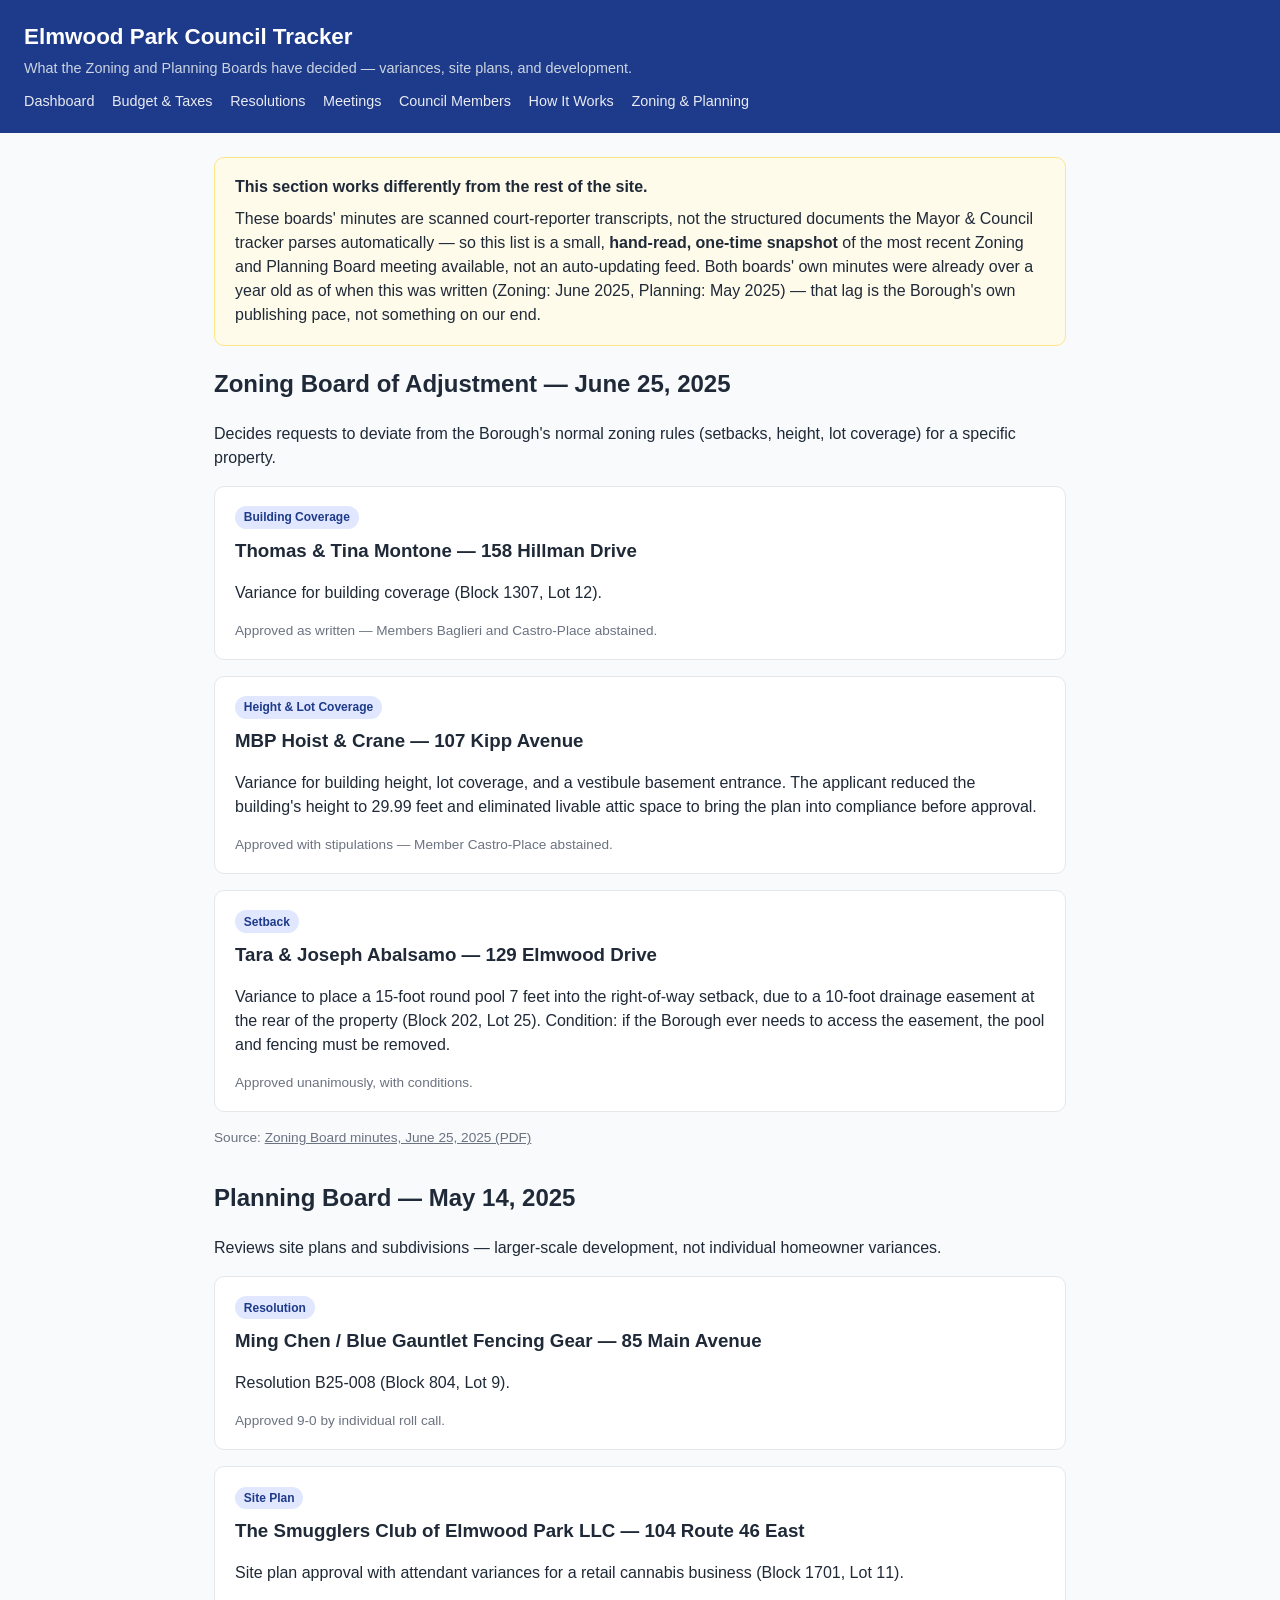
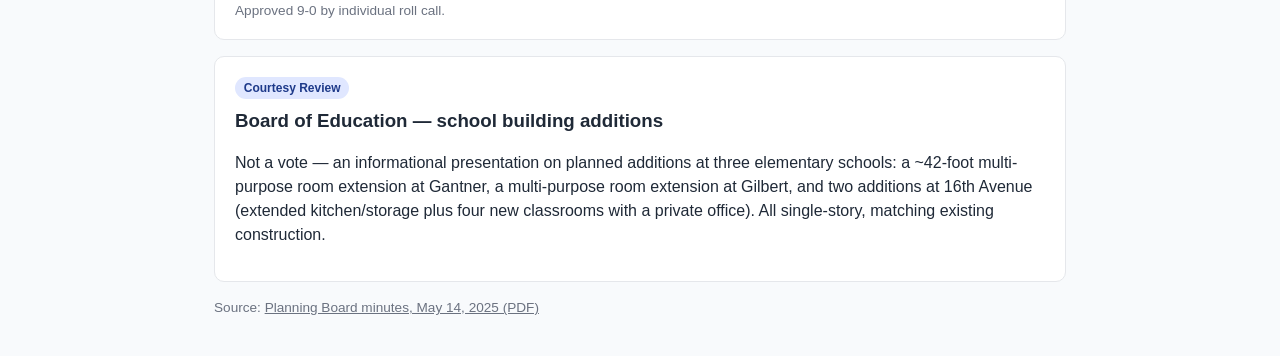
==== docs/boards.html @ 89ad0c28 "Add Zoning & Planning board pilot page Small hand-read snapshot (not automated - these boards' minut" ====
<!doctype html>
<html lang="en">
<head>
<meta charset="utf-8" />
<meta name="viewport" content="width=device-width, initial-scale=1" />
<title>Zoning &amp; Planning — Elmwood Park Council Tracker</title>
<link rel="stylesheet" href="style.css" />
</head>
<body>
<header class="site-header">
  <a href="index.html"><h1>Elmwood Park Council Tracker</h1></a>
  <p>What the Zoning and Planning Boards have decided — variances, site plans, and development.</p>
  <nav class="site-nav">
    <a href="dashboard.html">Dashboard</a>
    <a href="budget.html">Budget &amp; Taxes</a>
    <a href="resolutions.html">Resolutions</a>
    <a href="index.html">Meetings</a>
    <a href="members.html">Council Members</a>
    <a href="guide.html">How It Works</a>
    <a href="boards.html">Zoning & Planning</a>
  </nav>
</header>
<main>
  <div class="card" style="background:#fffbeb;border-color:#fde68a">
    <strong>This section works differently from the rest of the site.</strong>
    <p style="margin:0.5rem 0 0 0">These boards' minutes are scanned court-reporter transcripts, not the structured documents the Mayor &amp; Council tracker parses automatically — so this list is a small, <strong>hand-read, one-time snapshot</strong> of the most recent Zoning and Planning Board meeting available, not an auto-updating feed. Both boards' own minutes were already over a year old as of when this was written (Zoning: June 2025, Planning: May 2025) — that lag is the Borough's own publishing pace, not something on our end.</p>
  </div>

  <h2>Zoning Board of Adjustment — June 25, 2025</h2>
  <p class="chart-caption">Decides requests to deviate from the Borough's normal zoning rules (setbacks, height, lot coverage) for a specific property.</p>

  <div class="card">
    <span class="tag">Building Coverage</span>
    <h3 style="margin:0.5rem 0 0.25rem 0">Thomas &amp; Tina Montone — 158 Hillman Drive</h3>
    <p>Variance for building coverage (Block 1307, Lot 12).</p>
    <div class="meta">Approved as written — Members Baglieri and Castro-Place abstained.</div>
  </div>

  <div class="card">
    <span class="tag">Height &amp; Lot Coverage</span>
    <h3 style="margin:0.5rem 0 0.25rem 0">MBP Hoist &amp; Crane — 107 Kipp Avenue</h3>
    <p>Variance for building height, lot coverage, and a vestibule basement entrance. The applicant reduced the building's height to 29.99 feet and eliminated livable attic space to bring the plan into compliance before approval.</p>
    <div class="meta">Approved with stipulations — Member Castro-Place abstained.</div>
  </div>

  <div class="card">
    <span class="tag">Setback</span>
    <h3 style="margin:0.5rem 0 0.25rem 0">Tara &amp; Joseph Abalsamo — 129 Elmwood Drive</h3>
    <p>Variance to place a 15-foot round pool 7 feet into the right-of-way setback, due to a 10-foot drainage easement at the rear of the property (Block 202, Lot 25). Condition: if the Borough ever needs to access the easement, the pool and fencing must be removed.</p>
    <div class="meta">Approved unanimously, with conditions.</div>
  </div>

  <p class="meta">Source: <a href="https://www.elmwoodparknj.us/downloads/category/73-minutes?download=2483:zoning-board-minutes-6-25-2025" target="_blank" rel="noopener">Zoning Board minutes, June 25, 2025 (PDF)</a></p>

  <h2 style="margin-top:2rem">Planning Board — May 14, 2025</h2>
  <p class="chart-caption">Reviews site plans and subdivisions — larger-scale development, not individual homeowner variances.</p>

  <div class="card">
    <span class="tag">Resolution</span>
    <h3 style="margin:0.5rem 0 0.25rem 0">Ming Chen / Blue Gauntlet Fencing Gear — 85 Main Avenue</h3>
    <p>Resolution B25-008 (Block 804, Lot 9).</p>
    <div class="meta">Approved 9-0 by individual roll call.</div>
  </div>

  <div class="card">
    <span class="tag">Site Plan</span>
    <h3 style="margin:0.5rem 0 0.25rem 0">The Smugglers Club of Elmwood Park LLC — 104 Route 46 East</h3>
    <p>Site plan approval with attendant variances for a retail cannabis business (Block 1701, Lot 11).</p>
    <div class="meta">Approved 9-0 by individual roll call.</div>
  </div>

  <div class="card">
    <span class="tag">Courtesy Review</span>
    <h3 style="margin:0.5rem 0 0.25rem 0">Board of Education — school building additions</h3>
    <p>Not a vote — an informational presentation on planned additions at three elementary schools: a ~42-foot multi-purpose room extension at Gantner, a multi-purpose room extension at Gilbert, and two additions at 16th Avenue (extended kitchen/storage plus four new classrooms with a private office). All single-story, matching existing construction.</p>
  </div>

  <p class="meta">Source: <a href="https://www.elmwoodparknj.us/downloads/category/33-minutes?download=2451:planning-board-minutes-may-14-2025" target="_blank" rel="noopener">Planning Board minutes, May 14, 2025 (PDF)</a></p>
</main>
</body>
</html>
---- docs/style.css ----
:root {
  --blue: #1d4ed8;
  --blue-dark: #1e3a8a;
  --ink: #1f2937;
  --muted: #6b7280;
  --border: #e5e7eb;
  --bg: #f8fafc;
  --card: #ffffff;
  --aye: #15803d;
  --aye-bg: #dcfce7;
  --nay: #b91c1c;
  --nay-bg: #fee2e2;
  --abstain: #92400e;
  --abstain-bg: #fef3c7;
  --absent: #4b5563;
  --absent-bg: #e5e7eb;

  /* chart marks - status colors for vote outcomes, single hue for magnitude */
  --viz-good: #0ca30c;
  --viz-warning: #fab219;
  --viz-critical: #d03b3b;
  --viz-neutral: #9ca3af;
  --viz-seq: #1d4ed8;
  --viz-seq-light: #dbeafe;
  --viz-grid: #e1e0d9;
  --viz-text-muted: #898781;
}

* { box-sizing: border-box; }

body {
  margin: 0;
  font-family: -apple-system, BlinkMacSystemFont, "Segoe UI", Helvetica, Arial, sans-serif;
  background: var(--bg);
  color: var(--ink);
  line-height: 1.5;
}

header.site-header {
  background: var(--blue-dark);
  color: white;
  padding: 1.25rem 1.5rem;
}

header.site-header a {
  color: white;
  text-decoration: none;
}

header.site-header h1 {
  margin: 0 0 0.25rem 0;
  font-size: 1.4rem;
}

header.site-header p {
  margin: 0;
  color: #cbd5e1;
  font-size: 0.9rem;
}

nav.site-nav {
  margin-top: 0.75rem;
  display: flex;
  flex-wrap: wrap;
  row-gap: 0.4rem;
  column-gap: 1.1rem;
}

nav.site-nav a {
  font-size: 0.9rem;
  opacity: 0.9;
  white-space: nowrap;
}

nav.site-nav a:hover {
  opacity: 1;
  text-decoration: underline;
}

main {
  max-width: 900px;
  margin: 0 auto;
  padding: 1.5rem;
}

.card {
  background: var(--card);
  border: 1px solid var(--border);
  border-radius: 10px;
  padding: 1.1rem 1.25rem;
  margin-bottom: 1rem;
}

.card a.title-link {
  color: var(--blue);
  text-decoration: none;
  font-weight: 600;
}

.card a.title-link:hover {
  text-decoration: underline;
}

.meta {
  color: var(--muted);
  font-size: 0.85rem;
  margin-top: 0.25rem;
}

.plain-summary {
  font-size: 1.02rem;
  font-weight: 600;
  color: var(--ink);
  margin: 0.55rem 0 0.3rem 0;
  line-height: 1.4;
}

.legal-title {
  font-size: 0.78rem;
  color: var(--muted);
  margin: 0 0 0.4rem 0;
  font-style: italic;
}

.meta a {
  color: var(--muted);
}

.tag {
  display: inline-block;
  font-size: 0.75rem;
  font-weight: 600;
  padding: 0.15rem 0.55rem;
  border-radius: 999px;
  background: #e0e7ff;
  color: var(--blue-dark);
  margin-right: 0.4rem;
}

.filters {
  display: flex;
  flex-wrap: wrap;
  gap: 0.4rem;
  margin-bottom: 1.25rem;
}

.filters button {
  border: 1px solid var(--border);
  background: white;
  color: var(--ink);
  padding: 0.35rem 0.8rem;
  border-radius: 999px;
  font-size: 0.85rem;
  cursor: pointer;
}

.filters button.active {
  background: var(--blue);
  border-color: var(--blue);
  color: white;
}

table.votes {
  width: 100%;
  border-collapse: collapse;
  margin-top: 0.75rem;
  font-size: 0.9rem;
}

table.votes th, table.votes td {
  text-align: left;
  padding: 0.4rem 0.5rem;
  border-bottom: 1px solid var(--border);
}

.vote-badge {
  display: inline-block;
  font-size: 0.78rem;
  font-weight: 700;
  padding: 0.1rem 0.55rem;
  border-radius: 6px;
}

.vote-Aye { color: var(--aye); background: var(--aye-bg); }
.vote-Nay { color: var(--nay); background: var(--nay-bg); }
.vote-Abstain { color: var(--abstain); background: var(--abstain-bg); }
.vote-Absent { color: var(--absent); background: var(--absent-bg); }

.stat-row {
  display: flex;
  gap: 0.75rem;
  margin: 1rem 0 1.5rem 0;
  flex-wrap: wrap;
}

.stat {
  background: var(--card);
  border: 1px solid var(--border);
  border-radius: 10px;
  padding: 0.75rem 1rem;
  min-width: 90px;
  text-align: center;
}

.stat .num {
  font-size: 1.4rem;
  font-weight: 700;
}

.stat .label {
  font-size: 0.78rem;
  color: var(--muted);
}

.video-embed {
  position: relative;
  width: 100%;
  padding-top: 56.25%;
  margin: 1rem 0;
  border-radius: 10px;
  overflow: hidden;
  background: black;
}

.video-embed iframe {
  position: absolute;
  top: 0; left: 0; width: 100%; height: 100%;
  border: 0;
}

.empty-state {
  color: var(--muted);
  font-style: italic;
  padding: 1rem 0;
}

.back-link {
  display: inline-block;
  margin-bottom: 1rem;
  color: var(--blue);
  text-decoration: none;
  font-size: 0.9rem;
}

.back-link:hover { text-decoration: underline; }

.member-grid {
  display: grid;
  grid-template-columns: repeat(auto-fill, minmax(180px, 1fr));
  gap: 0.75rem;
}

.member-grid a {
  display: block;
  background: var(--card);
  border: 1px solid var(--border);
  border-radius: 10px;
  padding: 0.9rem;
  text-decoration: none;
  color: var(--ink);
}

.member-grid a:hover {
  border-color: var(--blue);
}

.member-grid .role {
  color: var(--muted);
  font-size: 0.82rem;
}

/* ---- dashboard / charts ---- */

.kpi-row {
  display: grid;
  grid-template-columns: repeat(auto-fit, minmax(140px, 1fr));
  gap: 0.75rem;
  margin-bottom: 1.25rem;
}

.kpi-tile {
  background: var(--card);
  border: 1px solid var(--border);
  border-radius: 10px;
  padding: 1rem 1.1rem;
}

.kpi-tile .kpi-value {
  font-size: 1.9rem;
  font-weight: 700;
  line-height: 1.1;
}

.kpi-tile .kpi-label {
  color: var(--muted);
  font-size: 0.82rem;
  margin-top: 0.3rem;
}

.chart-card h3 {
  margin: 0 0 0.2rem 0;
}

.chart-card .chart-caption {
  color: var(--muted);
  font-size: 0.85rem;
  margin-bottom: 1rem;
}

.chart-legend {
  display: flex;
  flex-wrap: wrap;
  gap: 0.9rem;
  margin-bottom: 1rem;
  font-size: 0.82rem;
  color: var(--ink);
}

.chart-legend .swatch {
  display: inline-block;
  width: 10px;
  height: 10px;
  border-radius: 2px;
  margin-right: 0.35rem;
  vertical-align: middle;
}

/* horizontal stacked bar (per-member vote breakdown) */

.hbar-row {
  display: flex;
  align-items: center;
  gap: 0.75rem;
  margin-bottom: 0.65rem;
}

.hbar-row .hbar-label {
  width: 150px;
  flex-shrink: 0;
  font-size: 0.85rem;
  text-align: right;
}

.hbar-label a {
  color: var(--ink);
  text-decoration: none;
}

.hbar-label a:hover {
  color: var(--blue);
  text-decoration: underline;
}

.hbar-track {
  flex: 1;
  display: flex;
  height: 22px;
  border-radius: 0 4px 4px 0;
  overflow: hidden;
  background: var(--viz-grid);
}

.hbar-seg {
  height: 100%;
  box-sizing: border-box;
  border-right: 2px solid var(--card);
  cursor: pointer;
}

.hbar-seg:last-child {
  border-right: none;
}

.hbar-seg:focus-visible {
  outline: 2px solid var(--blue);
  outline-offset: -2px;
}

.hbar-total {
  width: 34px;
  flex-shrink: 0;
  font-size: 0.8rem;
  color: var(--muted);
}

/* vertical column chart (category / meeting magnitude) */

.vbar-chart {
  display: flex;
  align-items: flex-end;
  gap: 0.9rem;
  height: 200px;
  padding-top: 1.6rem; /* room for value-on-cap labels */
  overflow-x: auto;
}

.vbar-col {
  display: flex;
  flex-direction: column;
  align-items: center;
  min-width: 46px;
  height: 100%;
  justify-content: flex-end;
  flex: 1;
}

.vbar-value {
  font-size: 0.78rem;
  color: var(--ink);
  font-weight: 600;
  margin-bottom: 0.3rem;
  white-space: nowrap;
}

.vbar-bar {
  width: 28px;
  max-width: 60%;
  background: var(--viz-seq);
  border-radius: 4px 4px 0 0;
  cursor: pointer;
}

.vbar-bar:focus-visible {
  outline: 2px solid var(--blue-dark);
  outline-offset: 2px;
}

.vbar-tick {
  margin-top: 0.5rem;
  font-size: 0.72rem;
  color: var(--muted);
  text-align: center;
  max-width: 70px;
  line-height: 1.25;
}

/* tooltip */

#viz-tooltip {
  position: fixed;
  pointer-events: none;
  background: var(--ink);
  color: white;
  font-size: 0.78rem;
  padding: 0.4rem 0.6rem;
  border-radius: 6px;
  z-index: 50;
  display: none;
  max-width: 220px;
  line-height: 1.4;
}

#viz-tooltip .tt-value {
  font-weight: 700;
}

#viz-tooltip .tt-label {
  color: #d1d5db;
}

.table-toggle {
  background: none;
  border: 1px solid var(--border);
  border-radius: 6px;
  font-size: 0.78rem;
  padding: 0.25rem 0.6rem;
  cursor: pointer;
  color: var(--muted);
  margin-bottom: 0.75rem;
}

.table-toggle:hover {
  border-color: var(--blue);
  color: var(--blue);
}

table.viz-table {
  width: 100%;
  border-collapse: collapse;
  font-size: 0.85rem;
  margin-bottom: 0.75rem;
}

table.viz-table th, table.viz-table td {
  text-align: left;
  padding: 0.4rem 0.5rem;
  border-bottom: 1px solid var(--border);
}

table.viz-table th {
  color: var(--muted);
  font-weight: 600;
}

.hidden {
  display: none !important;
}

/* diverging bar (2025 -> 2026 category changes) */

.diverging-row {
  display: flex;
  align-items: center;
  gap: 0.6rem;
  margin-bottom: 0.7rem;
}

.diverging-label {
  width: 230px;
  flex-shrink: 0;
  font-size: 0.83rem;
  text-align: right;
  color: var(--ink);
}

.diverging-track {
  flex: 1;
  position: relative;
  height: 22px;
  background: var(--viz-grid);
  border-radius: 4px;
}

.diverging-center-line {
  position: absolute;
  left: 50%;
  top: -3px;
  bottom: -3px;
  width: 1px;
  background: var(--muted);
}

.diverging-bar {
  position: absolute;
  top: 0;
  height: 100%;
  cursor: pointer;
}

.diverging-bar.increase {
  left: 50%;
  border-radius: 0 4px 4px 0;
  background: var(--viz-critical);
}

.diverging-bar.decrease {
  right: 50%;
  border-radius: 4px 0 0 4px;
  background: var(--viz-seq);
}

.diverging-value {
  width: 100px;
  flex-shrink: 0;
  font-size: 0.8rem;
  color: var(--muted);
}

.diverging-bar.flagged {
  box-shadow: 0 0 0 2px var(--viz-warning) inset;
}

.flagged-value {
  color: var(--viz-warning);
  font-weight: 700;
}

/* multi-year trend row */

.trend-grid {
  display: grid;
  grid-template-columns: repeat(auto-fit, minmax(260px, 1fr));
  gap: 1rem;
  margin-bottom: 0.5rem;
}

.vbar-chart.small {
  height: 150px;
}

.coverage-note {
  font-size: 0.76rem;
  color: var(--viz-seq);
  background: var(--viz-seq-light);
  border-radius: 6px;
  padding: 0.35rem 0.6rem;
  margin: 0 0 0.5rem 0;
  display: inline-block;
}

/* grouped bar chart (category x year) */

.grouped-chart {
  display: flex;
  align-items: flex-end;
  gap: 1.4rem;
  height: 220px;
  padding-top: 0.5rem;
  overflow-x: auto;
}

.grouped-item {
  display: flex;
  flex-direction: column;
  align-items: center;
  height: 100%;
  justify-content: flex-end;
  min-width: 70px;
  flex: 1;
}

.grouped-bars {
  display: flex;
  align-items: flex-end;
  gap: 3px;
  height: 100%;
  width: 100%;
  justify-content: center;
}

.grouped-bar {
  width: 22px;
  border-radius: 4px 4px 0 0;
  cursor: pointer;
}

.grouped-bar:focus-visible {
  outline: 2px solid var(--blue-dark);
  outline-offset: 2px;
}

.grouped-label {
  margin-top: 0.5rem;
  font-size: 0.72rem;
  color: var(--muted);
  text-align: center;
  line-height: 1.25;
  max-width: 90px;
}

@media (max-width: 640px) {
  .hbar-label {
    width: 100px;
    font-size: 0.78rem;
  }
  .diverging-label {
    width: 130px;
    font-size: 0.76rem;
  }
  .diverging-value {
    width: 70px;
  }
  .kpi-row {
    grid-template-columns: repeat(2, 1fr);
  }
}
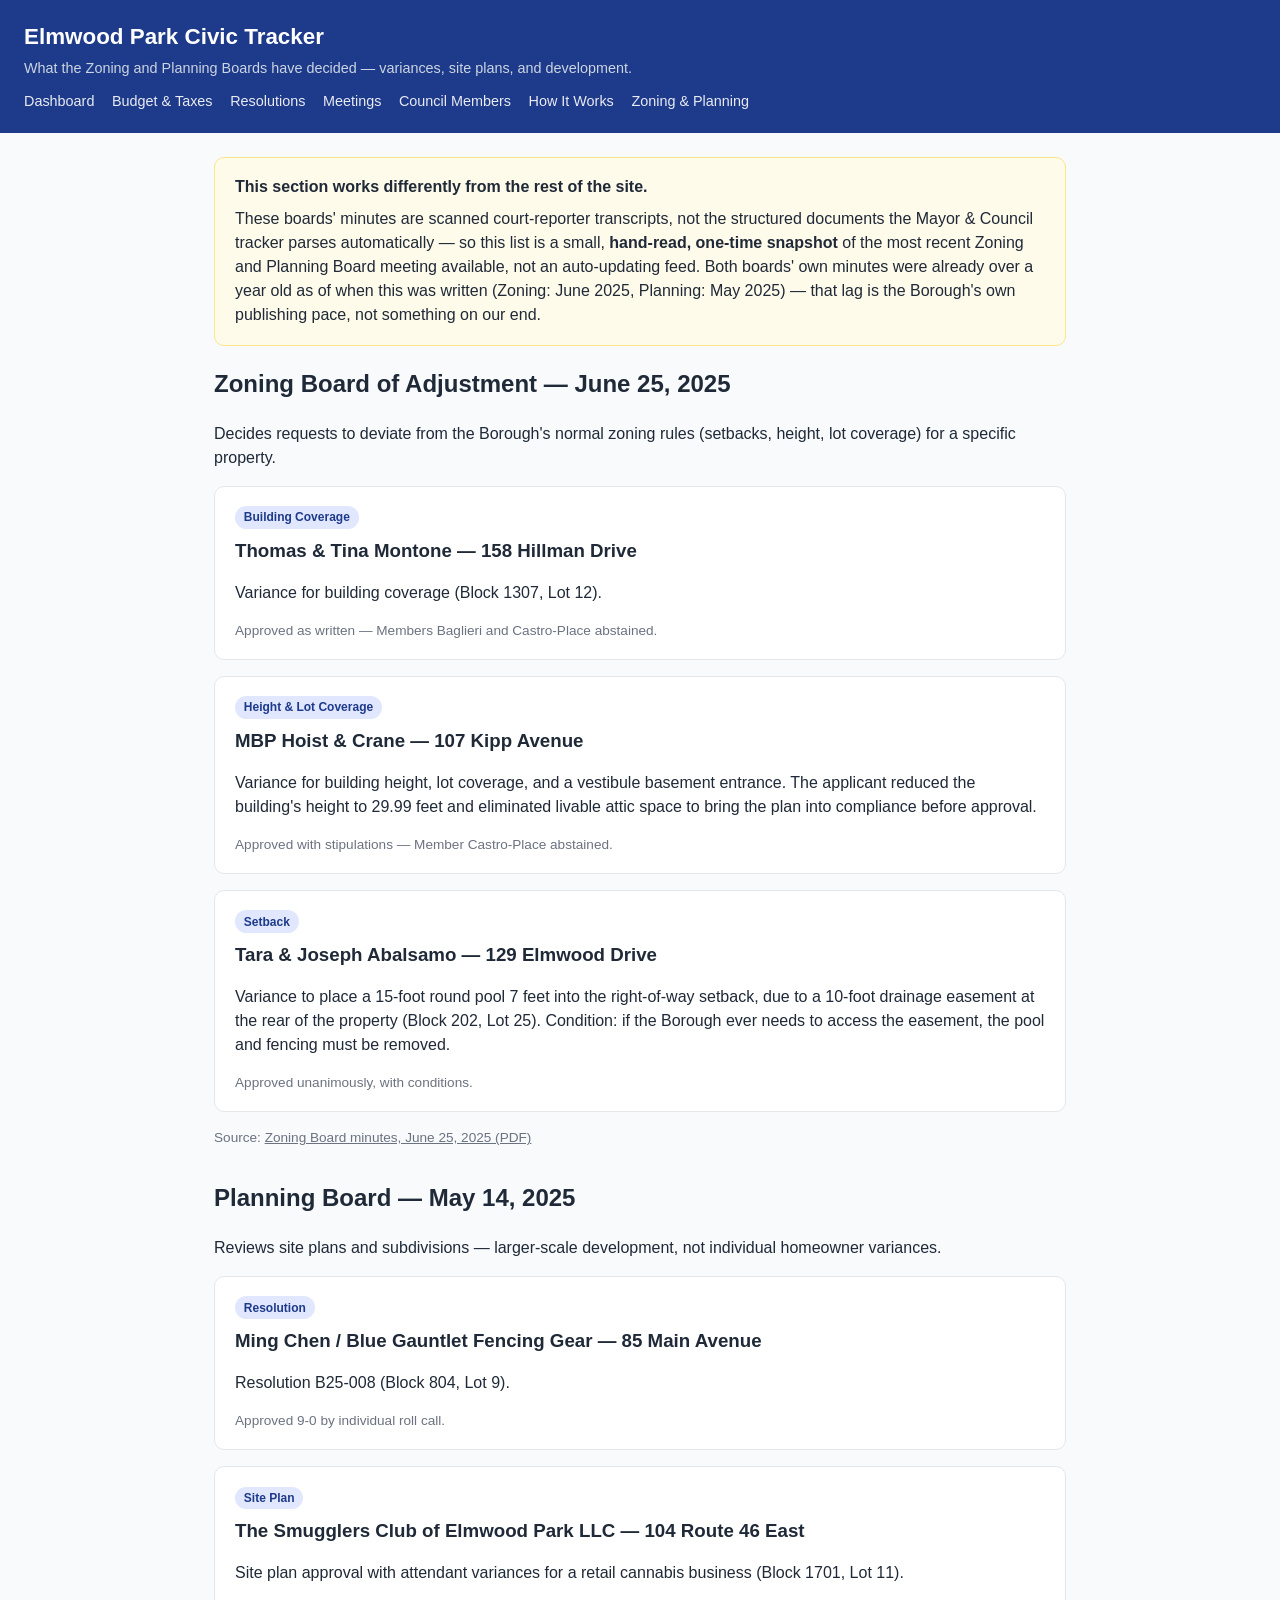
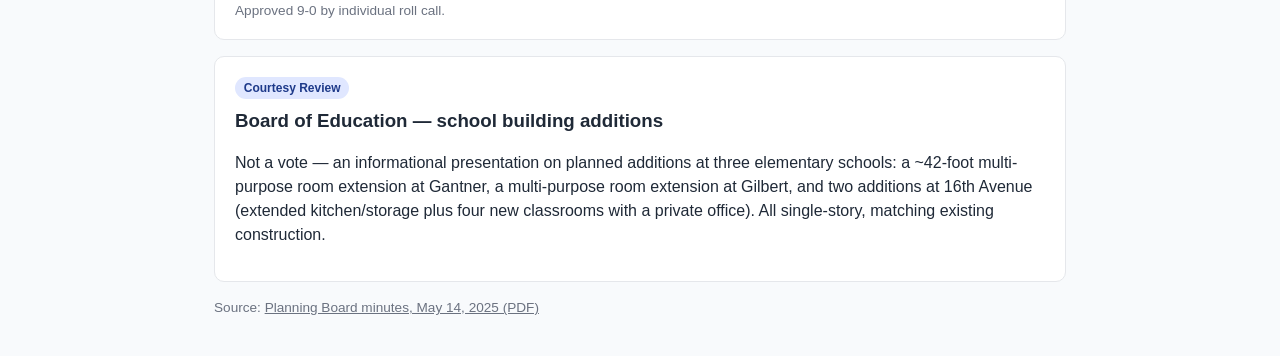
==== commit ef017b77: "Rename site to Elmwood Park Civic Tracker The site outgrew "Council Tracker" once budgets, taxes, an" ====
--- a/docs/boards.html
+++ b/docs/boards.html
@@ -3,12 +3,12 @@
 <head>
 <meta charset="utf-8" />
 <meta name="viewport" content="width=device-width, initial-scale=1" />
-<title>Zoning &amp; Planning — Elmwood Park Council Tracker</title>
+<title>Zoning &amp; Planning — Elmwood Park Civic Tracker</title>
 <link rel="stylesheet" href="style.css" />
 </head>
 <body>
 <header class="site-header">
-  <a href="index.html"><h1>Elmwood Park Council Tracker</h1></a>
+  <a href="index.html"><h1>Elmwood Park Civic Tracker</h1></a>
   <p>What the Zoning and Planning Boards have decided — variances, site plans, and development.</p>
   <nav class="site-nav">
     <a href="dashboard.html">Dashboard</a>
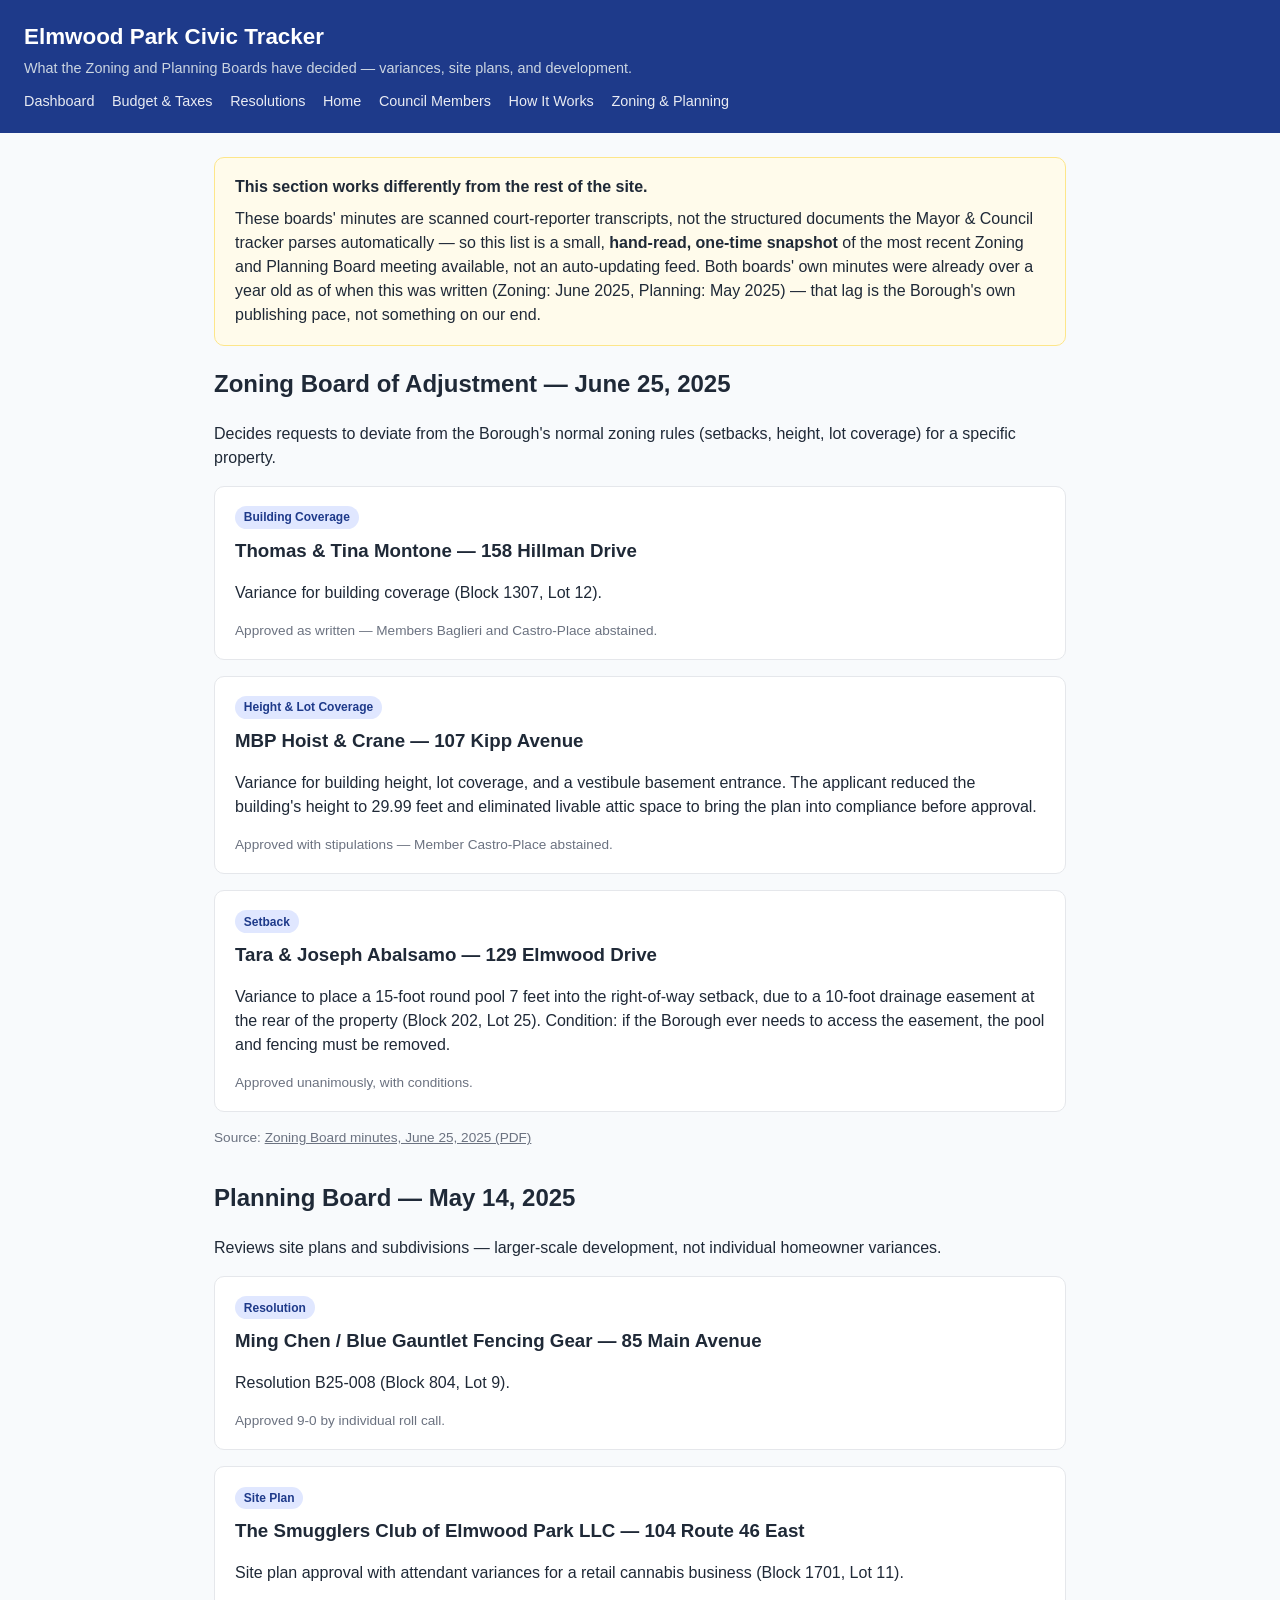
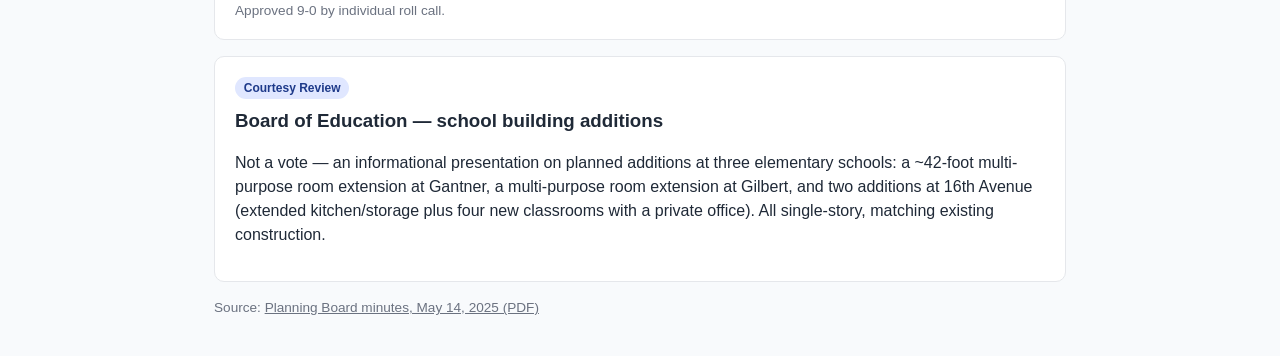
==== commit 986967de: "Redesign homepage around what changed / what's proposed / what to know The site had a lot of data sp" ====
--- a/docs/boards.html
+++ b/docs/boards.html
@@ -14,7 +14,7 @@
     <a href="dashboard.html">Dashboard</a>
     <a href="budget.html">Budget &amp; Taxes</a>
     <a href="resolutions.html">Resolutions</a>
-    <a href="index.html">Meetings</a>
+    <a href="index.html">Home</a>
     <a href="members.html">Council Members</a>
     <a href="guide.html">How It Works</a>
     <a href="boards.html">Zoning & Planning</a>
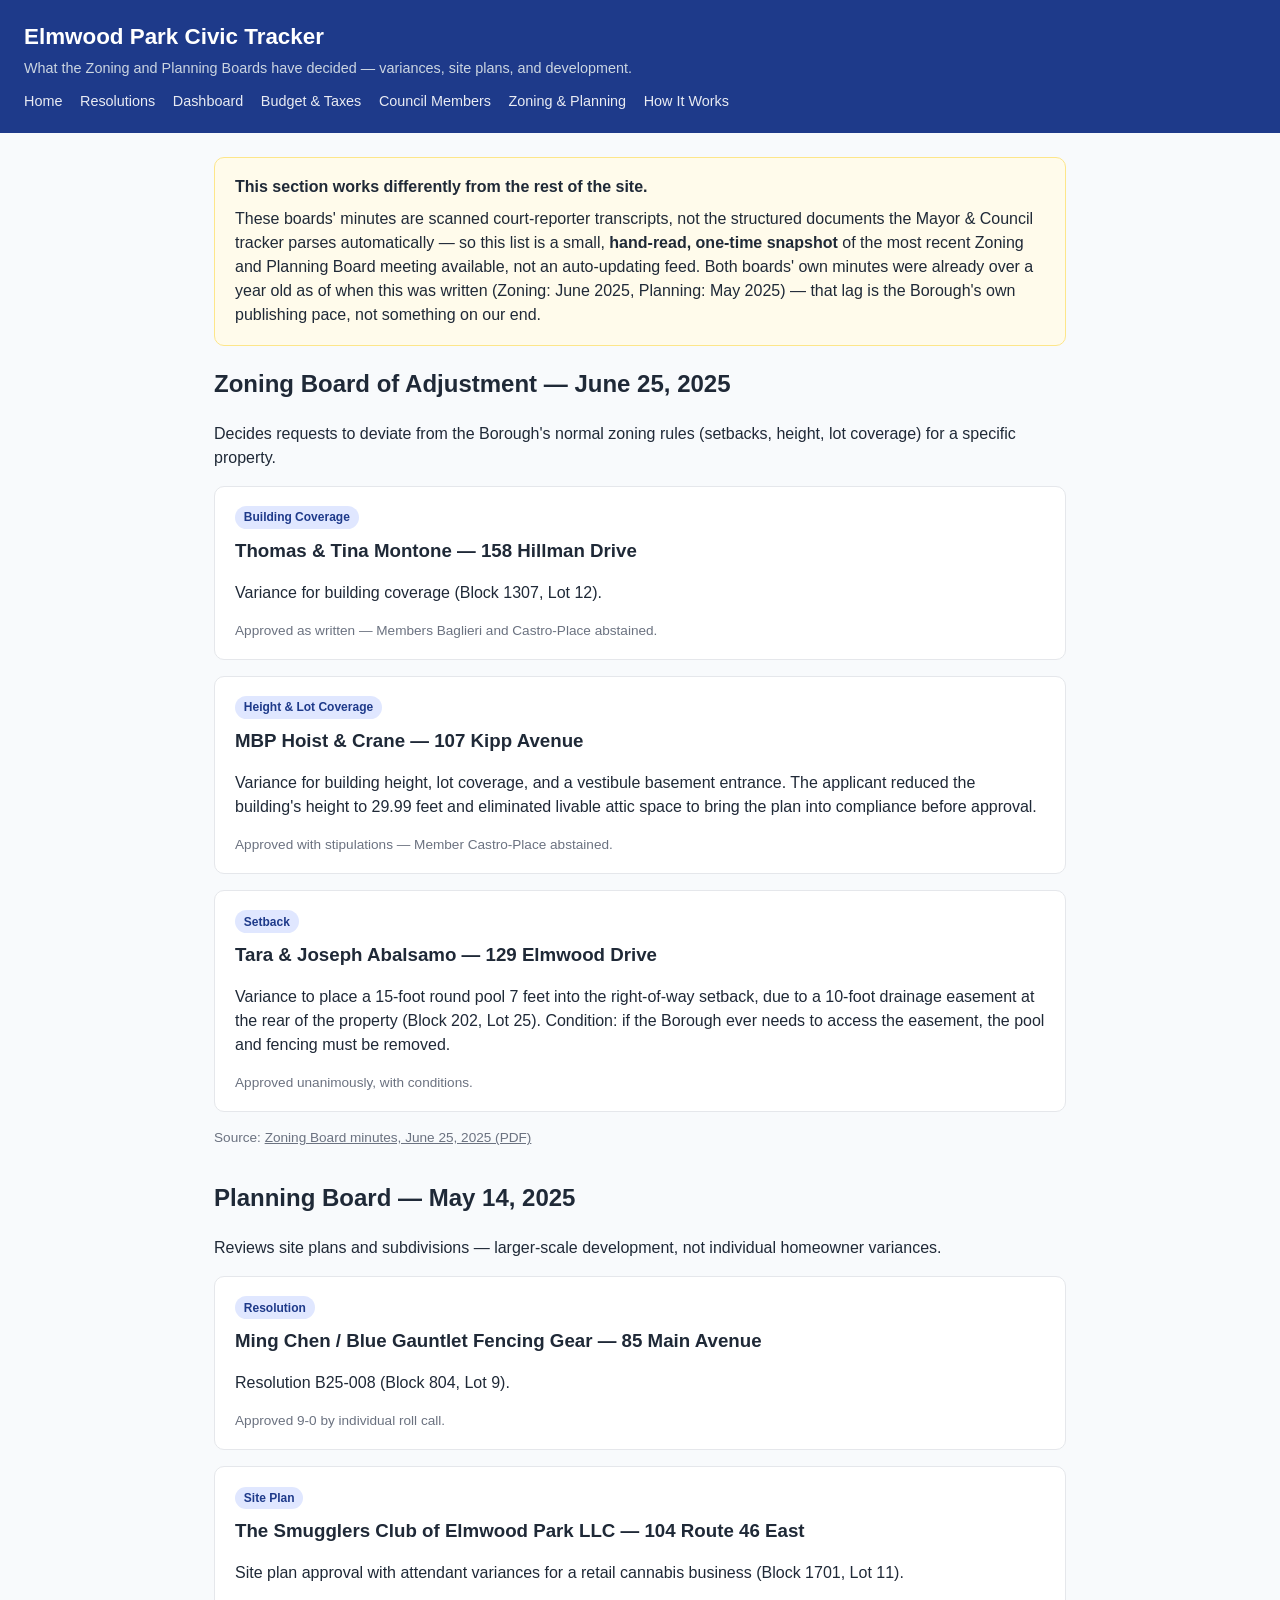
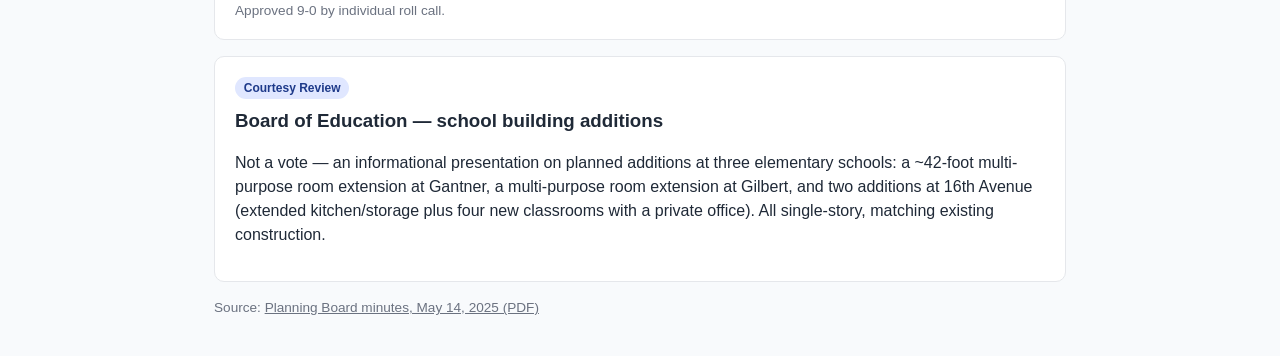
==== commit 71a535bc: "Reorder site nav into a real hierarchy Nav was just in the order features got built, with "Home" odd" ====
--- a/docs/boards.html
+++ b/docs/boards.html
@@ -11,13 +11,13 @@
   <a href="index.html"><h1>Elmwood Park Civic Tracker</h1></a>
   <p>What the Zoning and Planning Boards have decided — variances, site plans, and development.</p>
   <nav class="site-nav">
+    <a href="index.html">Home</a>
+    <a href="resolutions.html">Resolutions</a>
     <a href="dashboard.html">Dashboard</a>
     <a href="budget.html">Budget &amp; Taxes</a>
-    <a href="resolutions.html">Resolutions</a>
-    <a href="index.html">Home</a>
     <a href="members.html">Council Members</a>
+    <a href="boards.html">Zoning & Planning</a>
     <a href="guide.html">How It Works</a>
-    <a href="boards.html">Zoning & Planning</a>
   </nav>
 </header>
 <main>
